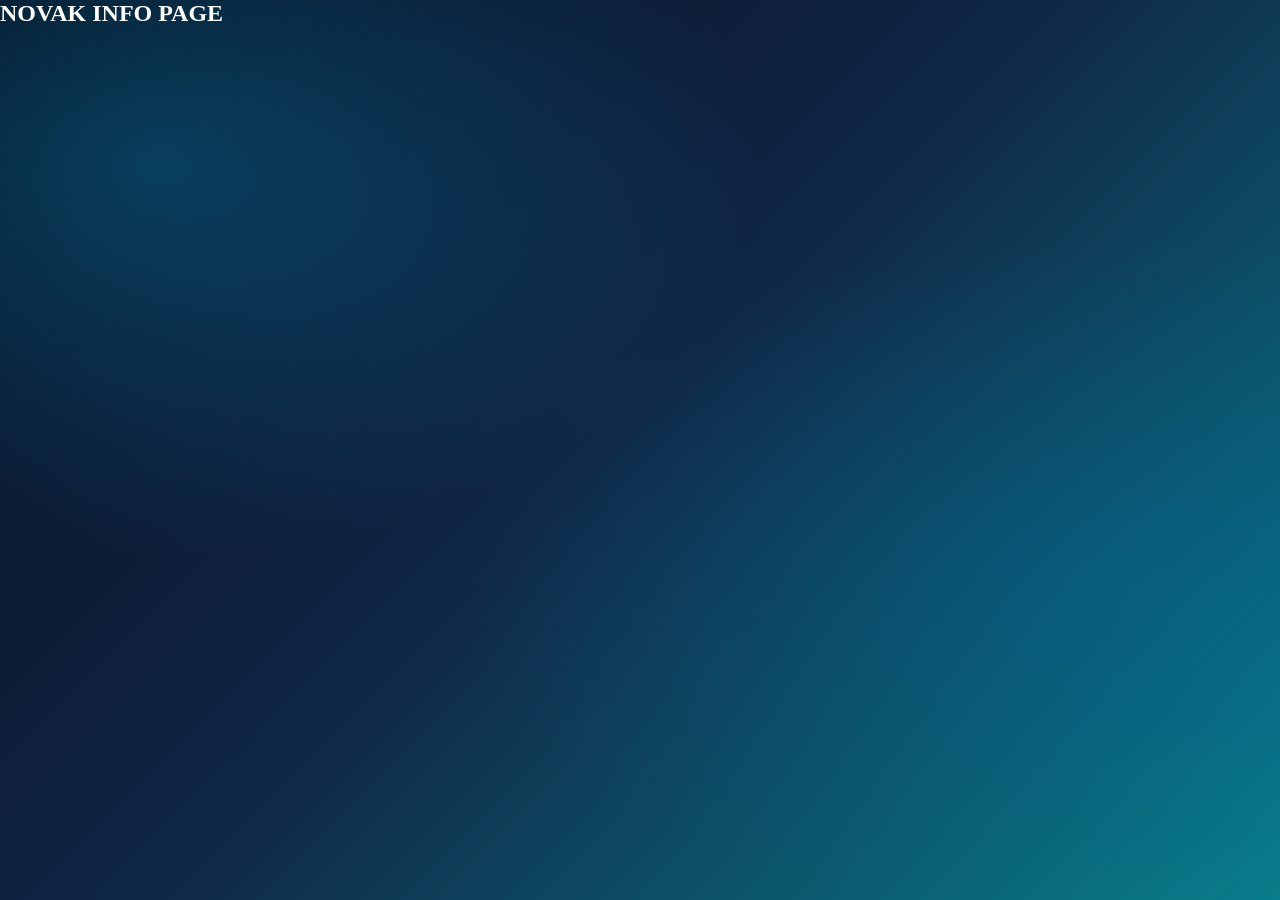
==== novak.html @ 66d7c9d7 "game part is complete nowand ui breaks" ====
<!DOCTYPE html>
<html lang="en">
<head>
    <meta charset="UTF-8">
    <meta name="viewport" content="width=device-width, initial-scale=1.0">
    <title>Document</title>
    <link rel="stylesheet" href="style2.css">
</head>
<body>
    <h2>NOVAK INFO PAGE</h2>
</body>
</html>
---- style2.css ----
*{
    margin:0;
    padding:0;
    box-sizing:border-box;
}
html,
body{
    min-height:100%;
}
body{
    min-height:100vh;
    color:#ffffff;
    background: radial-gradient(ellipse at 12% 18%, rgba(0, 190, 255, 0.25), transparent 38%),
    radial-gradient(ellipse at 88% 65%, rgba(0, 105, 160, 0.30), transparent 42% ),
    linear-gradient(135deg, #080B1A 0%, #102747 48%, #087E8B 100%);
    background-attachment:fixed;

}
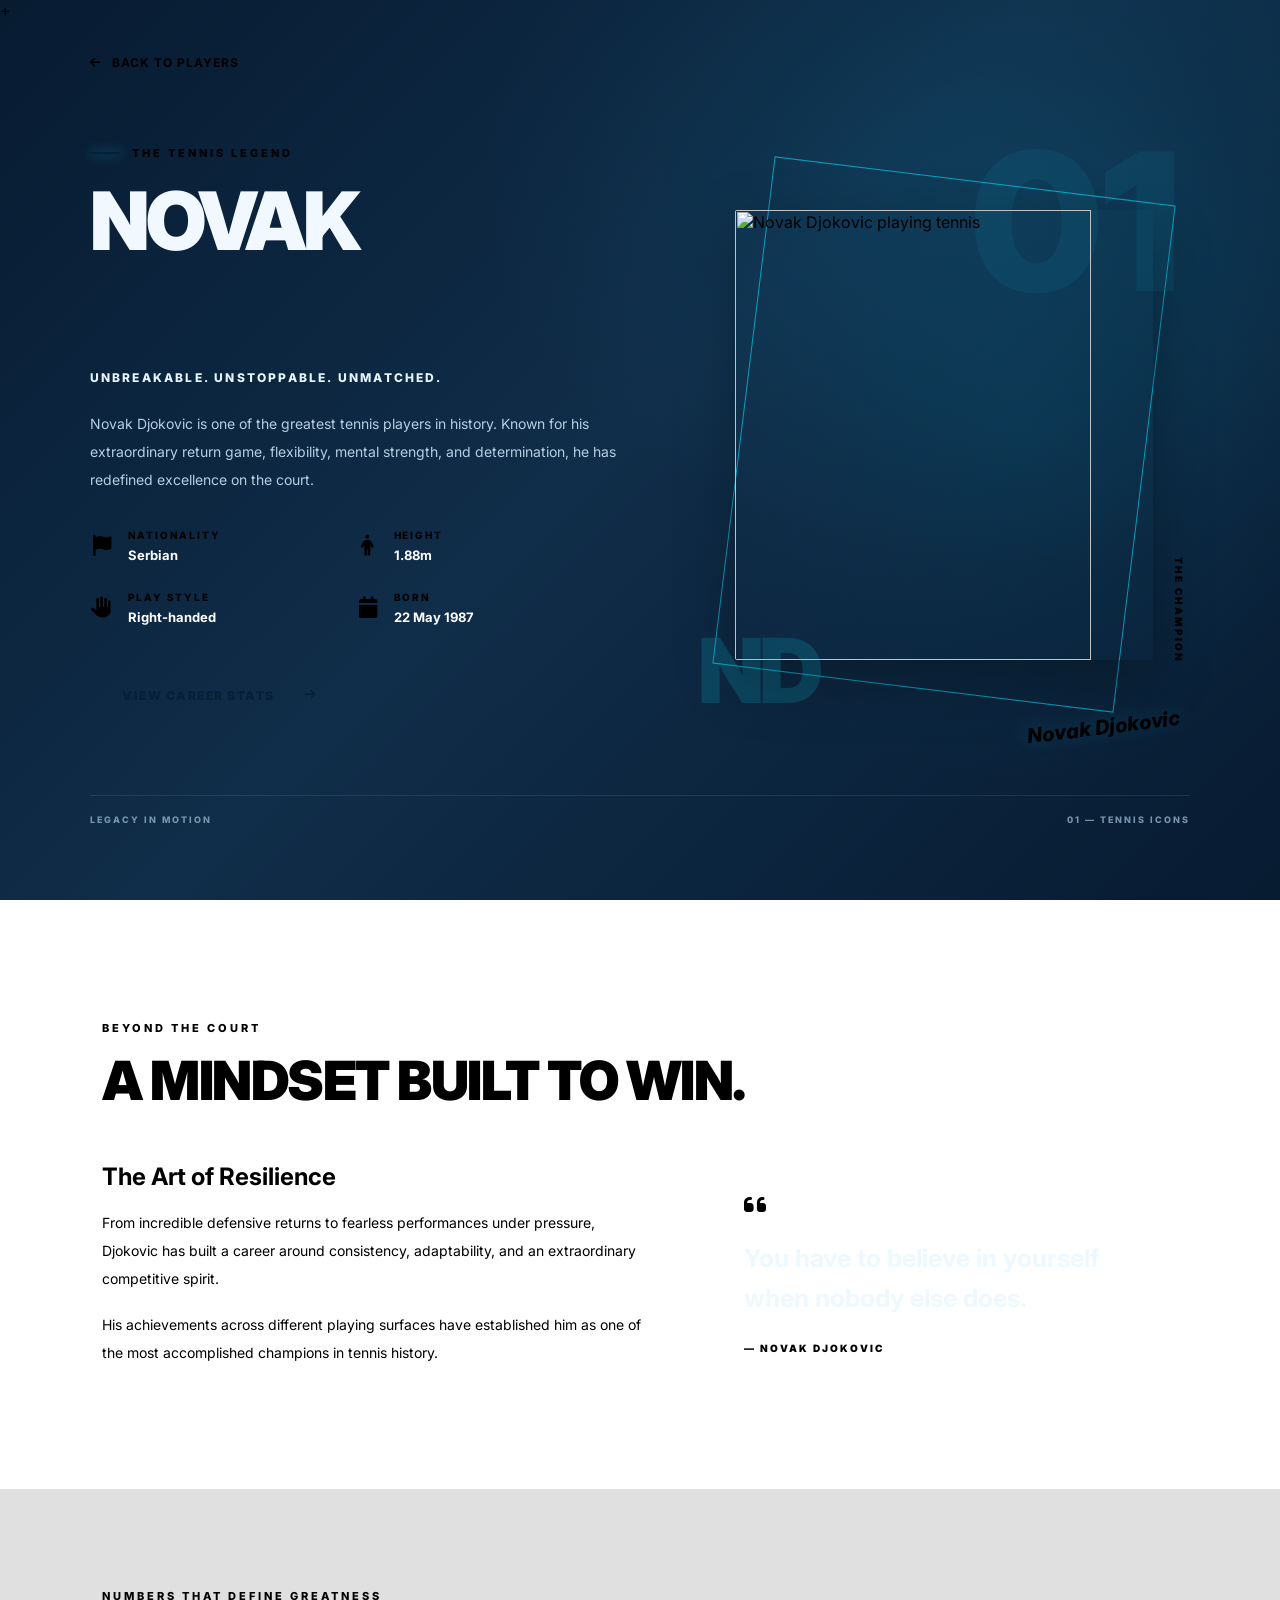
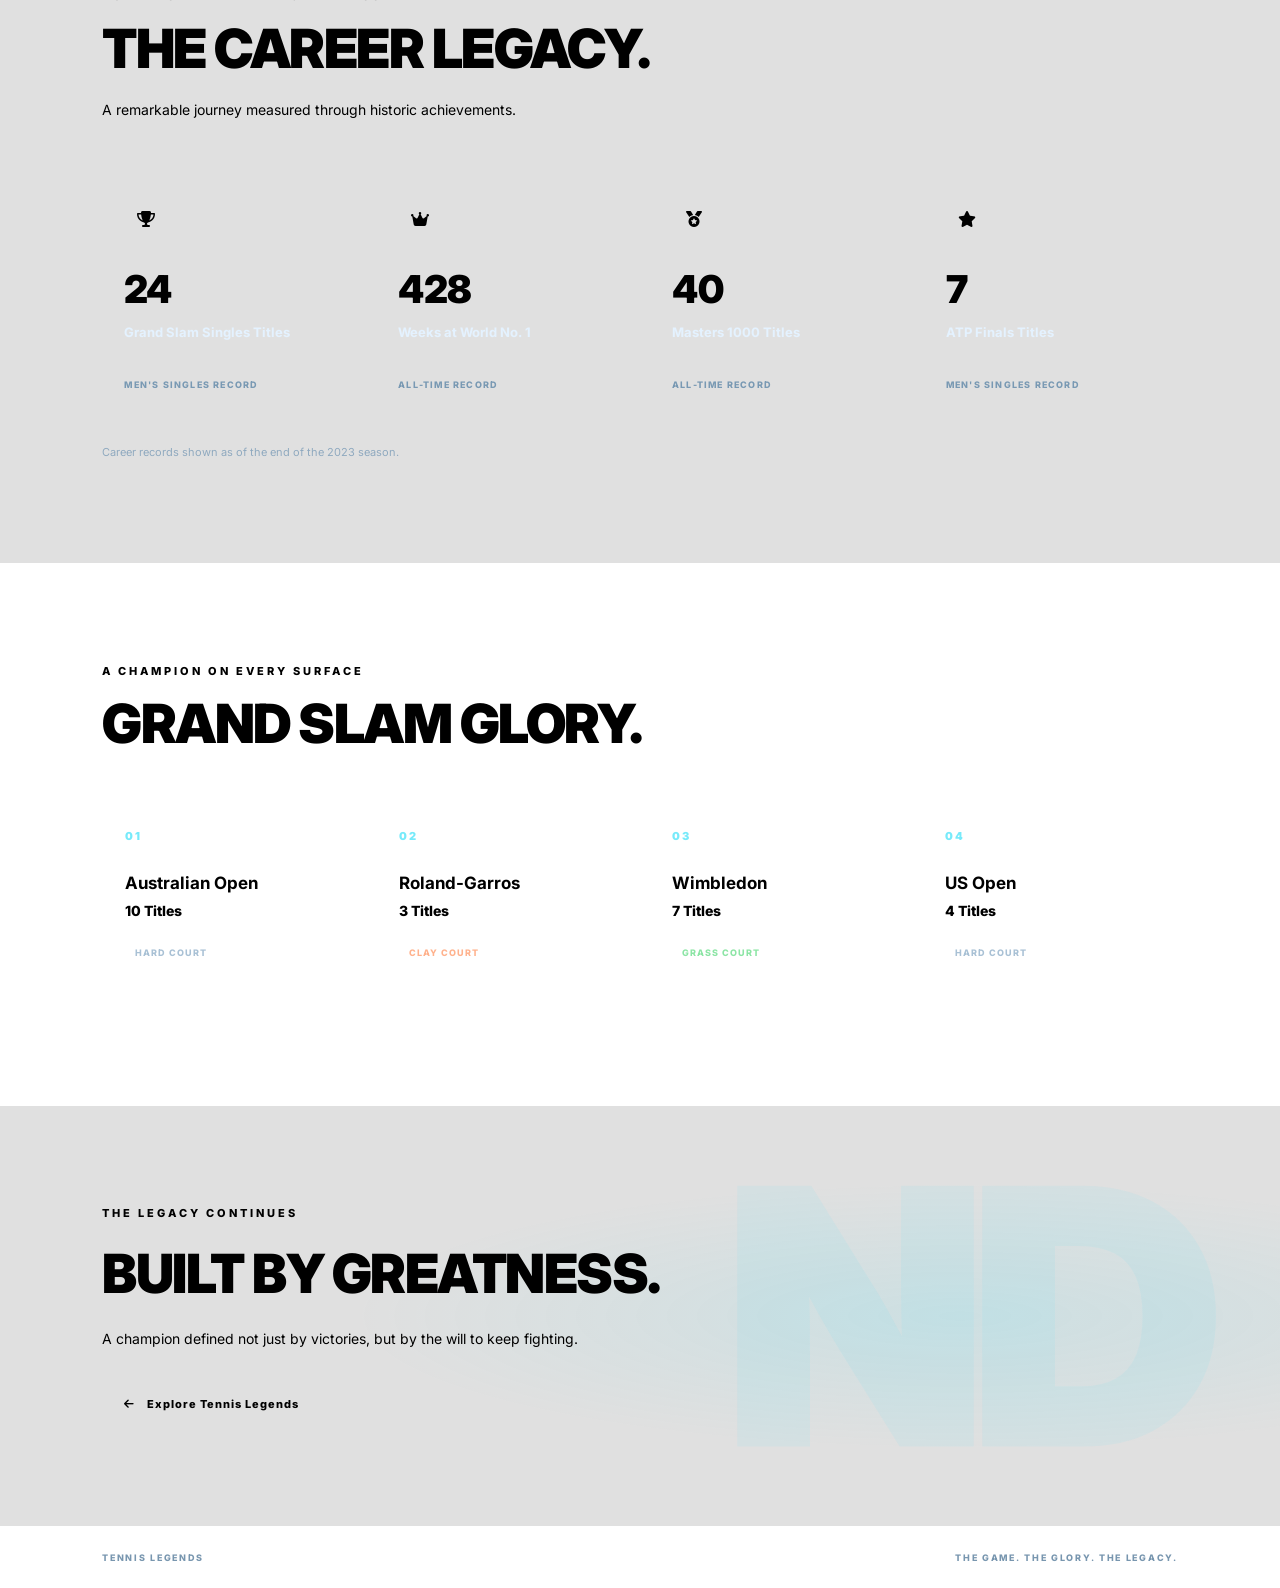
==== commit a46a0034: "game responsive done navbar final done" ====
--- a/novak.html
+++ b/novak.html
@@ -1,12 +1,313 @@
-<!DOCTYPE html>
++<!DOCTYPE html>
 <html lang="en">
 <head>
     <meta charset="UTF-8">
     <meta name="viewport" content="width=device-width, initial-scale=1.0">
-    <title>Document</title>
+
+    <title>Novak Djokovic </title>
+
     <link rel="stylesheet" href="style2.css">
+
+    <link rel="preconnect" href="https://fonts.googleapis.com">
+    <link rel="preconnect" href="https://fonts.gstatic.com" crossorigin>
+
+    <link href="https://fonts.googleapis.com/css2?family=Inter:wght@400;500;600;700;800;900&display=swap"
+          rel="stylesheet">
+
+    <link rel="stylesheet"
+          href="https://cdnjs.cloudflare.com/ajax/libs/font-awesome/6.5.2/css/all.min.css">
 </head>
+
 <body>
-    <h2>NOVAK INFO PAGE</h2>
+
+<div class="player-page">
+
+    <section class="hero">
+
+        <a href="index.html" class="back-link">
+            <i class="fa-solid fa-arrow-left"></i>
+            Back to Players
+        </a>
+
+        <div class="hero-content">
+
+            <div class="player-info">
+
+                <p class="eyebrow">
+                    <span class="eyebrow-line"></span>
+                    THE TENNIS LEGEND
+                </p>
+
+                <h1 class="player-name">
+                    NOVAK
+                    <span>DJOKOVIC</span>
+                </h1>
+
+                <p class="player-motto">
+                    UNBREAKABLE. UNSTOPPABLE. UNMATCHED.
+                </p>
+
+                <p class="player-description">
+                    Novak Djokovic is one of the greatest tennis players
+                    in history. Known for his extraordinary return game,
+                    flexibility, mental strength, and determination,
+                    he has redefined excellence on the court.
+                </p>
+
+                <div class="player-details">
+
+                    <div class="detail-item">
+                        <i class="fa-solid fa-flag"></i>
+                        <div>
+                            <span class="detail-label">NATIONALITY</span>
+                            <strong>Serbian</strong>
+                        </div>
+                    </div>
+
+                    <div class="detail-item">
+                        <i class="fa-solid fa-person"></i>
+                        <div>
+                            <span class="detail-label">HEIGHT</span>
+                            <strong>1.88m</strong>
+                        </div>
+                    </div>
+
+                    <div class="detail-item">
+                        <i class="fa-solid fa-hand"></i>
+                        <div>
+                            <span class="detail-label">PLAY STYLE</span>
+                            <strong>Right-handed</strong>
+                        </div>
+                    </div>
+
+                    <div class="detail-item">
+                        <i class="fa-solid fa-calendar"></i>
+                        <div>
+                            <span class="detail-label">BORN</span>
+                            <strong>22 May 1987</strong>
+                        </div>
+                    </div>
+
+                </div>
+
+                <a href="#career-stats" class="stats-btn">
+                    View Career Stats
+                    <i class="fa-solid fa-arrow-right"></i>
+                </a>
+
+            </div>
+
+            <div class="player-visual">
+
+                <div class="image-outline"></div>
+
+                <span class="background-number">01</span>
+
+                <span class="player-initials">ND</span>
+
+                <img
+                    src="novak.png"
+                    alt="Novak Djokovic playing tennis"
+                    class="player-image"
+                >
+
+                <div class="image-caption">
+                    <span class="caption-line"></span>
+                    <span>THE CHAMPION</span>
+                </div>
+
+                <div class="image-signature">
+                    Novak Djokovic
+                </div>
+
+            </div>
+
+        </div>
+
+        <div class="hero-bottom">
+            <span>LEGACY IN MOTION</span>
+            <span>01 — TENNIS ICONS</span>
+        </div>
+
+    </section>
+
+
+    <section class="about-section">
+
+        <div class="section-heading">
+            <p class="eyebrow">BEYOND THE COURT</p>
+            <h2>A MINDSET BUILT TO <span>WIN.</span></h2>
+        </div>
+
+        <div class="about-grid">
+
+            <div class="about-text">
+                <h3>The Art of Resilience</h3>
+
+                <p>
+                    From incredible defensive returns to fearless
+                    performances under pressure, Djokovic has built
+                    a career around consistency, adaptability, and
+                    an extraordinary competitive spirit.
+                </p>
+
+                <p>
+                    His achievements across different playing surfaces
+                    have established him as one of the most accomplished
+                    champions in tennis history.
+                </p>
+            </div>
+
+            <div class="quote-card">
+                <i class="fa-solid fa-quote-left"></i>
+
+                <blockquote>
+                    You have to believe in yourself when nobody else does.
+                </blockquote>
+
+                <span class="quote-author">— NOVAK DJOKOVIC</span>
+            </div>
+
+        </div>
+
+    </section>
+
+
+    <section id="career-stats" class="career-stats">
+
+        <div class="section-heading">
+            <p class="eyebrow">NUMBERS THAT DEFINE GREATNESS</p>
+
+            <h2>THE CAREER <span>LEGACY.</span></h2>
+
+            <p class="section-description">
+                A remarkable journey measured through historic achievements.
+            </p>
+        </div>
+
+        <div class="stats-grid">
+
+            <div class="stat-card">
+                <div class="stat-icon">
+                    <i class="fa-solid fa-trophy"></i>
+                </div>
+                <h3>24</h3>
+                <p>Grand Slam Singles Titles</p>
+                <span class="stat-note">MEN'S SINGLES RECORD</span>
+            </div>
+
+            <div class="stat-card">
+                <div class="stat-icon">
+                    <i class="fa-solid fa-crown"></i>
+                </div>
+                <h3>428</h3>
+                <p>Weeks at World No. 1</p>
+                <span class="stat-note">ALL-TIME RECORD</span>
+            </div>
+
+            <div class="stat-card">
+                <div class="stat-icon">
+                    <i class="fa-solid fa-medal"></i>
+                </div>
+                <h3>40</h3>
+                <p>Masters 1000 Titles</p>
+                <span class="stat-note">ALL-TIME RECORD</span>
+            </div>
+
+            <div class="stat-card">
+                <div class="stat-icon">
+                    <i class="fa-solid fa-star"></i>
+                </div>
+                <h3>7</h3>
+                <p>ATP Finals Titles</p>
+                <span class="stat-note">MEN'S SINGLES RECORD</span>
+            </div>
+
+        </div>
+
+        <p class="stats-disclaimer">
+            Career records shown as of the end of the 2023 season.
+        </p>
+
+    </section>
+
+
+    <section class="achievements-section">
+
+        <div class="section-heading">
+            <p class="eyebrow">A CHAMPION ON EVERY SURFACE</p>
+            <h2>GRAND SLAM <span>GLORY.</span></h2>
+        </div>
+
+        <div class="slam-grid">
+
+            <div class="slam-card">
+                <span class="slam-number">01</span>
+                <h3>Australian Open</h3>
+                <p>10 Titles</p>
+                <span class="slam-surface hard">HARD COURT</span>
+            </div>
+
+            <div class="slam-card">
+                <span class="slam-number">02</span>
+                <h3>Roland-Garros</h3>
+                <p>3 Titles</p>
+                <span class="slam-surface clay">CLAY COURT</span>
+            </div>
+
+            <div class="slam-card">
+                <span class="slam-number">03</span>
+                <h3>Wimbledon</h3>
+                <p>7 Titles</p>
+                <span class="slam-surface grass">GRASS COURT</span>
+            </div>
+
+            <div class="slam-card">
+                <span class="slam-number">04</span>
+                <h3>US Open</h3>
+                <p>4 Titles</p>
+                <span class="slam-surface hard">HARD COURT</span>
+            </div>
+
+        </div>
+
+    </section>
+
+
+    <section class="closing-section">
+
+        <div class="closing-content">
+
+            <p class="eyebrow">THE LEGACY CONTINUES</p>
+
+            <h2>
+                BUILT BY
+                <span>GREATNESS.</span>
+            </h2>
+
+            <p>
+                A champion defined not just by victories,
+                but by the will to keep fighting.
+            </p>
+
+            <a href="index.html" class="back-home-btn">
+                <i class="fa-solid fa-arrow-left"></i>
+                Explore Tennis Legends
+            </a>
+
+        </div>
+
+        <span class="closing-watermark">ND</span>
+
+    </section>
+
+
+    <footer class="page-footer">
+        <span>TENNIS LEGENDS</span>
+        <span>THE GAME. THE GLORY. THE LEGACY.</span>
+    </footer>
+
+</div>
+
 </body>
 </html>
--- a/style2.css
+++ b/style2.css
@@ -15,4 +15,960 @@
     linear-gradient(135deg, #080B1A 0%, #102747 48%, #087E8B 100%);
     background-attachment:fixed;
 
+}
+```css
+/* ===================================
+   NOVAK DJOKOVIC PLAYER PAGE
+=================================== */
+
+:root {
+    --cyan: #08d8f5;
+    --cyan-bright: #19e5ff;
+    --text: #f2f8ff;
+    --muted: #a8bfd4;
+    --panel: rgba(255, 255, 255, 0.035);
+    --border: rgba(8, 216, 245, 0.20);
+}
+
+* {
+    margin: 0;
+    padding: 0;
+    box-sizing: border-box;
+}
+
+html {
+    min-height: 100%;
+    scroll-behavior: smooth;
+    overflow-x: hidden;
+    overflow-y: auto;
+}
+
+body {
+    min-height: 100vh;
+    height: auto;
+    overflow-x: hidden;
+    overflow-y: auto;
+    color: var(--text);
+    font-family: "Inter", sans-serif;
+
+    background:
+        radial-gradient(
+            ellipse at 80% 20%,
+            rgba(0, 189, 230, 0.10),
+            transparent 38%
+        ),
+        linear-gradient(
+            135deg,
+            #071b31 0%,
+            #102d49 48%,
+            #071b31 100%
+        );
+
+    background-attachment: fixed;
+}
+
+a {
+    color: inherit;
+    text-decoration: none;
+}
+
+.player-page {
+    position: relative;
+    width: 100%;
+    min-height: 100vh;
+    height: auto;
+    overflow: visible;
+}
+
+
+/* HERO SECTION */
+
+.hero {
+    position: relative;
+    min-height: 100vh;
+    height: auto;
+    padding: 35px 7% 28px;
+    overflow: visible;
+    isolation: isolate;
+}
+
+.hero::before {
+    content: "";
+    position: absolute;
+    inset: 0;
+    z-index: -1;
+    pointer-events: none;
+
+    background:
+        radial-gradient(
+            circle at 80% 45%,
+            rgba(0, 205, 255, 0.07),
+            transparent 32%
+        );
+}
+
+.back-link {
+    display: inline-flex;
+    align-items: center;
+    gap: 10px;
+    color: var(--muted);
+    font-size: 12px;
+    font-weight: 700;
+    letter-spacing: 1px;
+    text-transform: uppercase;
+    transition: color 0.3s ease, gap 0.3s ease;
+}
+
+.back-link:hover {
+    color: var(--cyan);
+    gap: 15px;
+}
+
+.hero-content {
+    display: grid;
+    grid-template-columns: 1.08fr 0.92fr;
+    align-items: center;
+    gap: 30px;
+    max-width: 1400px;
+    min-height: 690px;
+    margin: 20px auto 0;
+}
+
+.player-info {
+    position: relative;
+    z-index: 2;
+    padding: 30px 0;
+    animation: contentReveal 0.8s ease both;
+}
+
+.eyebrow {
+    display: flex;
+    align-items: center;
+    gap: 12px;
+    margin-bottom: 24px;
+    color: var(--cyan);
+    font-size: 11px;
+    font-weight: 800;
+    letter-spacing: 3px;
+    text-transform: uppercase;
+}
+
+.eyebrow-line {
+    width: 30px;
+    height: 2px;
+    background: var(--cyan);
+    box-shadow: 0 0 12px rgba(8, 216, 245, 0.6);
+}
+
+.player-name {
+    display: flex;
+    flex-direction: column;
+    font-size: clamp(48px, 6.3vw, 91px);
+    font-weight: 900;
+    line-height: 0.92;
+    letter-spacing: -4px;
+    animation: titleReveal 0.9s ease both;
+    color:#f2f8ff !important;
+    overflow:visible;
+}
+
+.player-name span {
+    margin-top: 10px;
+    color: transparent;
+    -webkit-text-stroke: 1.5px var(--cyan);
+}
+
+.player-motto {
+    margin-top: 27px;
+    color: #e6f5ff;
+    font-size: 12px;
+    font-weight: 800;
+    letter-spacing: 2.2px;
+}
+
+.player-description {
+    max-width: 560px;
+    margin-top: 25px;
+    color: #b7cee2;
+    font-size: 14px;
+    line-height: 2;
+}
+
+
+/* PLAYER DETAILS */
+
+.player-details {
+    display: grid;
+    grid-template-columns: repeat(2, minmax(0, 1fr));
+    gap: 28px 22px;
+    max-width: 510px;
+    margin-top: 35px;
+}
+
+.detail-item {
+    display: flex;
+    align-items: center;
+    gap: 14px;
+}
+
+.detail-item > i {
+    width: 24px;
+    color: var(--cyan);
+    font-size: 21px;
+    text-align: center;
+    transition: transform 0.3s ease;
+}
+
+.detail-item:hover > i {
+    transform: translateY(-3px);
+}
+
+.detail-item > div {
+    display: flex;
+    flex-direction: column;
+    gap: 6px;
+}
+
+.detail-label {
+    color: var(--muted);
+    font-size: 10px;
+    font-weight: 800;
+    letter-spacing: 1.8px;
+}
+
+.detail-item strong {
+    color: white;
+    font-size: 13px;
+    font-weight: 700;
+}
+
+
+/* CAREER BUTTON */
+
+.stats-btn {
+    display: inline-flex;
+    align-items: center;
+    justify-content: center;
+    gap: 30px;
+    min-width: 260px;
+    margin-top: 42px;
+    padding: 21px 30px;
+    border: 1px solid var(--cyan);
+    border-radius: 50px;
+    background: var(--cyan);
+    color: #062037;
+    font-size: 12px;
+    font-weight: 900;
+    letter-spacing: 1.5px;
+    text-transform: uppercase;
+    transition:
+        transform 0.3s ease,
+        box-shadow 0.3s ease,
+        background 0.3s ease;
+}
+
+.stats-btn i {
+    transition: transform 0.3s ease;
+}
+
+.stats-btn:hover {
+    transform: translateY(-4px);
+    background: var(--cyan-bright);
+    box-shadow: 0 12px 35px rgba(8, 216, 245, 0.23);
+}
+
+.stats-btn:hover i {
+    transform: translateX(5px);
+}
+
+
+/* PLAYER IMAGE */
+
+.player-visual {
+    position: relative;
+    display: flex;
+    align-items: center;
+    justify-content: center;
+    align-self: stretch;
+    min-width: 0;
+    min-height: 520px;
+    animation: playerReveal 1s ease both;
+}
+
+.image-outline {
+    position: absolute;
+    width: min(82%, 430px);
+    aspect-ratio: 0.79;
+    border: 1px solid rgba(8, 216, 245, 0.65);
+    transform: rotate(7deg);
+    animation: outlineFloat 7s ease-in-out infinite;
+}
+
+.player-image {
+    position: relative;
+    z-index: 1;
+    display: block;
+    width: min(85%, 430px);
+    height: 450px;
+    object-fit: cover;
+    object-position: center top;
+    border-radius: 2px;
+    filter: saturate(0.95) contrast(1.03);
+    box-shadow: 0 20px 60px rgba(0, 0, 0, 0.30);
+    transition:
+        transform 0.5s ease,
+        filter 0.5s ease,
+        box-shadow 0.5s ease;
+}
+
+.player-visual:hover .player-image {
+    transform: translateY(-7px) scale(1.015);
+    filter: saturate(1.08) contrast(1.05);
+    box-shadow: 0 25px 65px rgba(0, 210, 255, 0.13);
+}
+
+.background-number {
+    position: absolute;
+    top: 5%;
+    right: 2%;
+    color: rgba(8, 216, 245, 0.07);
+    font-size: clamp(100px, 15vw, 205px);
+    font-weight: 900;
+    line-height: 1;
+}
+
+.player-initials {
+    position: absolute;
+    bottom: 8%;
+    left: 0;
+    z-index: 2;
+    color: rgba(8, 216, 245, 0.16);
+    font-size: clamp(55px, 7vw, 95px);
+    font-weight: 900;
+    letter-spacing: -5px;
+}
+
+.image-caption {
+    position: absolute;
+    right: 1%;
+    bottom: 17%;
+    z-index: 2;
+    display: flex;
+    align-items: center;
+    gap: 10px;
+    color: var(--cyan);
+    font-size: 10px;
+    font-weight: 900;
+    letter-spacing: 2px;
+    writing-mode: vertical-rl;
+}
+
+.caption-line {
+    width: 1px;
+    height: 45px;
+    background: var(--cyan);
+}
+
+.image-signature {
+    position: absolute;
+    right: 2%;
+    bottom: 6%;
+    z-index: 2;
+    color: var(--cyan);
+    font-size: 20px;
+    font-style: italic;
+    font-weight: 800;
+    transform: rotate(-7deg);
+    text-shadow: 0 0 18px rgba(8, 216, 245, 0.2);
+}
+
+.hero-bottom {
+    display: flex;
+    justify-content: space-between;
+    gap: 15px;
+    max-width: 1400px;
+    margin: 15px auto 0;
+    padding-top: 18px;
+    border-top: 1px solid rgba(255, 255, 255, 0.09);
+    color: #7795ae;
+    font-size: 9px;
+    font-weight: 800;
+    letter-spacing: 2px;
+}
+
+
+/* SHARED SECTION STYLES */
+
+.about-section,
+.career-stats,
+.achievements-section,
+.closing-section {
+    position: relative;
+    padding: 100px 8%;
+    scroll-margin-top: 30px;
+}
+
+.about-section,
+.achievements-section {
+    border-top: 1px solid rgba(255, 255, 255, 0.06);
+}
+
+.section-heading {
+    max-width: 750px;
+    margin-bottom: 48px;
+}
+
+.section-heading .eyebrow {
+    margin-bottom: 16px;
+}
+
+.section-heading h2,
+.closing-content h2 {
+    font-size: clamp(30px, 4.5vw, 54px);
+    font-weight: 900;
+    line-height: 1.1;
+    letter-spacing: -1.5px;
+}
+
+.section-heading h2 span,
+.closing-content h2 span {
+    color: var(--cyan);
+}
+
+.section-description {
+    margin-top: 18px;
+    color: var(--muted);
+    font-size: 14px;
+    line-height: 1.8;
+}
+
+
+/* ABOUT SECTION */
+
+.about-grid {
+    display: grid;
+    grid-template-columns: 1fr 0.85fr;
+    gap: 55px;
+    align-items: center;
+}
+
+.about-text h3 {
+    margin-bottom: 18px;
+    font-size: 24px;
+}
+
+.about-text p {
+    margin-bottom: 18px;
+    color: var(--muted);
+    font-size: 14px;
+    line-height: 2;
+}
+
+.quote-card {
+    position: relative;
+    padding: 35px;
+    border: 1px solid var(--border);
+    border-radius: 16px;
+    background: var(--panel);
+    transition:
+        transform 0.3s ease,
+        border-color 0.3s ease;
+}
+
+.quote-card:hover {
+    transform: translateY(-5px);
+    border-color: rgba(8, 216, 245, 0.55);
+}
+
+.quote-card > i {
+    margin-bottom: 20px;
+    color: var(--cyan);
+    font-size: 25px;
+}
+
+.quote-card blockquote {
+    color: #edf8ff;
+    font-size: clamp(18px, 2vw, 25px);
+    font-weight: 700;
+    line-height: 1.6;
+}
+
+.quote-author {
+    display: block;
+    margin-top: 24px;
+    color: var(--cyan);
+    font-size: 10px;
+    font-weight: 900;
+    letter-spacing: 2px;
+}
+
+
+/* CAREER STATS */
+
+.career-stats {
+    background: rgba(0, 0, 0, 0.12);
+}
+
+.stats-grid {
+    display: grid;
+    grid-template-columns: repeat(4, minmax(0, 1fr));
+    gap: 20px;
+}
+
+.stat-card {
+    position: relative;
+    min-width: 0;
+    padding: 28px 22px;
+    overflow: hidden;
+    border: 1px solid var(--border);
+    border-radius: 16px;
+    background: var(--panel);
+    transition:
+        transform 0.3s ease,
+        border-color 0.3s ease,
+        background 0.3s ease;
+}
+
+.stat-card::before {
+    content: "";
+    position: absolute;
+    top: 0;
+    left: 0;
+    width: 45px;
+    height: 2px;
+    background: var(--cyan);
+    transition: width 0.3s ease;
+}
+
+.stat-card:hover {
+    transform: translateY(-7px);
+    border-color: rgba(8, 216, 245, 0.6);
+    background: rgba(8, 216, 245, 0.045);
+}
+
+.stat-card:hover::before {
+    width: 100%;
+}
+
+.stat-icon {
+    display: flex;
+    align-items: center;
+    justify-content: center;
+    width: 43px;
+    height: 43px;
+    margin-bottom: 25px;
+    border: 1px solid var(--border);
+    border-radius: 12px;
+    color: var(--cyan);
+    transition: transform 0.3s ease;
+}
+
+.stat-card:hover .stat-icon {
+    transform: rotate(-7deg) scale(1.08);
+}
+
+.stat-card h3 {
+    margin-bottom: 10px;
+    color: var(--cyan);
+    font-size: clamp(32px, 3vw, 44px);
+    font-weight: 900;
+    letter-spacing: -1px;
+}
+
+.stat-card p {
+    min-height: 40px;
+    color: #e4f2ff;
+    font-size: 13px;
+    font-weight: 700;
+    line-height: 1.6;
+}
+
+.stat-note {
+    display: inline-block;
+    margin-top: 17px;
+    color: #7999b3;
+    font-size: 9px;
+    font-weight: 800;
+    letter-spacing: 1.2px;
+}
+
+.stats-disclaimer {
+    margin-top: 25px;
+    color: #8fa9bf;
+    font-size: 11px;
+    line-height: 1.8;
+}
+
+
+/* GRAND SLAM ACHIEVEMENTS */
+
+.slam-grid {
+    display: grid;
+    grid-template-columns: repeat(4, minmax(0, 1fr));
+    gap: 18px;
+}
+
+.slam-card {
+    position: relative;
+    min-height: 205px;
+    padding: 27px 22px;
+    overflow: hidden;
+    border: 1px solid rgba(255, 255, 255, 0.10);
+    border-radius: 14px;
+    background: rgba(255, 255, 255, 0.025);
+    transition:
+        transform 0.3s ease,
+        border-color 0.3s ease;
+}
+
+.slam-card:hover {
+    transform: translateY(-6px);
+    border-color: var(--cyan);
+}
+
+.slam-number {
+    display: block;
+    margin-bottom: 30px;
+    color: rgba(8, 216, 245, 0.55);
+    font-size: 11px;
+    font-weight: 900;
+    letter-spacing: 2px;
+}
+
+.slam-card h3 {
+    margin-bottom: 9px;
+    font-size: 17px;
+}
+
+.slam-card p {
+    margin-bottom: 20px;
+    color: var(--cyan);
+    font-size: 14px;
+    font-weight: 800;
+}
+
+.slam-surface {
+    display: inline-block;
+    padding: 7px 9px;
+    border: 1px solid rgba(255, 255, 255, 0.12);
+    border-radius: 4px;
+    color: #a9c1d5;
+    font-size: 9px;
+    font-weight: 800;
+    letter-spacing: 1px;
+}
+
+.slam-surface.clay {
+    color: #ffb28d;
+}
+
+.slam-surface.grass {
+    color: #8ce5a5;
+}
+
+
+/* CLOSING SECTION */
+
+.closing-section {
+    display: flex;
+    align-items: center;
+    min-height: 380px;
+    overflow: hidden;
+
+    background:
+        radial-gradient(
+            ellipse at 75% 50%,
+            rgba(8, 216, 245, 0.09),
+            transparent 45%
+        ),
+        rgba(0, 0, 0, 0.12);
+}
+
+.closing-content {
+    position: relative;
+    z-index: 1;
+    max-width: 650px;
+}
+
+.closing-content h2 {
+    margin-bottom: 22px;
+}
+
+.closing-content > p:not(.eyebrow) {
+    max-width: 480px;
+    color: var(--muted);
+    font-size: 14px;
+    line-height: 1.9;
+}
+
+.back-home-btn {
+    display: inline-flex;
+    align-items: center;
+    gap: 12px;
+    margin-top: 30px;
+    padding: 15px 22px;
+    border: 1px solid var(--border);
+    border-radius: 40px;
+    color: var(--cyan);
+    font-size: 11px;
+    font-weight: 800;
+    letter-spacing: 1px;
+    transition:
+        background 0.3s ease,
+        color 0.3s ease,
+        transform 0.3s ease;
+}
+
+.back-home-btn:hover {
+    transform: translateY(-3px);
+    background: var(--cyan);
+    color: #062037;
+}
+
+.closing-watermark {
+    position: absolute;
+    top: 50%;
+    right: 6%;
+    color: rgba(8, 216, 245, 0.055);
+    font-size: clamp(150px, 28vw, 360px);
+    font-weight: 900;
+    letter-spacing: -20px;
+    transform: translateY(-50%);
+    pointer-events: none;
+}
+
+
+/* FOOTER */
+
+.page-footer {
+    display: flex;
+    justify-content: space-between;
+    gap: 20px;
+    padding: 25px 8%;
+    border-top: 1px solid rgba(255, 255, 255, 0.07);
+    color: #7896af;
+    font-size: 9px;
+    font-weight: 800;
+    letter-spacing: 1.7px;
+}
+
+
+/* ANIMATIONS */
+
+@keyframes contentReveal {
+    from {
+        opacity: 0;
+        transform: translateY(22px);
+    }
+
+    to {
+        opacity: 1;
+        transform: translateY(0);
+    }
+}
+
+@keyframes titleReveal {
+    from {
+        opacity: 0;
+        transform: translateY(20px);
+    }
+
+    to {
+        opacity: 1;
+        transform: translateY(0);
+    }
+}
+
+@keyframes playerReveal {
+    from {
+        opacity: 0;
+        transform: translateX(25px);
+    }
+
+    to {
+        opacity: 1;
+        transform: translateX(0);
+    }
+}
+
+@keyframes outlineFloat {
+    0%, 100% {
+        transform: rotate(7deg) translateY(0);
+    }
+
+    50% {
+        transform: rotate(4deg) translateY(-9px);
+    }
+}
+
+
+/* TABLET */
+
+@media (max-width: 1050px) {
+    .hero {
+        padding-right: 5%;
+        padding-left: 5%;
+    }
+
+    .hero-content {
+        grid-template-columns: 1fr 0.85fr;
+        gap: 15px;
+    }
+
+    .player-name {
+        font-size: clamp(48px, 6.4vw, 72px);
+        letter-spacing: -2px;
+    }
+
+    .player-image {
+        height: 390px;
+    }
+
+    .stats-grid,
+    .slam-grid {
+        grid-template-columns: repeat(2, minmax(0, 1fr));
+    }
+}
+
+
+/* MOBILE */
+
+@media (max-width: 760px) {
+    .hero {
+        padding: 25px 6% 22px;
+    }
+
+    .hero-content {
+        grid-template-columns: 1fr;
+        min-height: auto;
+        margin-top: 30px;
+    }
+
+    .player-info {
+        padding-bottom: 10px;
+    }
+
+    .player-name {
+        font-size: clamp(48px, 12vw, 78px);
+    }
+
+    .player-description {
+        font-size: 13px;
+    }
+
+    .player-visual {
+        min-height: 430px;
+        margin-top: 5px;
+    }
+
+    .player-image {
+        width: min(78%, 370px);
+        height: 370px;
+    }
+
+    .image-outline {
+        width: min(75%, 350px);
+    }
+
+    .image-signature {
+        right: 4%;
+        font-size: 16px;
+    }
+
+    .hero-bottom {
+        margin-top: 25px;
+        font-size: 8px;
+    }
+
+    .about-section,
+    .career-stats,
+    .achievements-section,
+    .closing-section {
+        padding: 70px 6%;
+    }
+
+    .about-grid {
+        grid-template-columns: 1fr;
+        gap: 25px;
+    }
+
+    .section-heading {
+        margin-bottom: 32px;
+    }
+
+    .stats-grid,
+    .slam-grid {
+        gap: 14px;
+    }
+
+    .stat-card {
+        padding: 22px 18px;
+    }
+
+    .slam-card {
+        padding: 23px 17px;
+    }
+
+    .page-footer {
+        padding: 22px 6%;
+        font-size: 8px;
+    }
+}
+
+
+/* SMALL MOBILE */
+
+@media (max-width: 420px) {
+    .player-details {
+        gap: 23px 10px;
+    }
+
+    .detail-item {
+        gap: 9px;
+    }
+
+    .detail-label {
+        font-size: 9px;
+        letter-spacing: 1px;
+    }
+
+    .detail-item strong {
+        font-size: 12px;
+    }
+
+    .stats-btn {
+        width: 100%;
+        min-width: 0;
+    }
+
+    .stats-grid,
+    .slam-grid {
+        grid-template-columns: 1fr;
+    }
+
+    .stat-card {
+        min-height: 190px;
+    }
+
+    .hero-bottom {
+        flex-wrap: wrap;
+    }
+
+    .page-footer {
+        flex-direction: column;
+    }
+}
+
+
+/* ACCESSIBILITY */
+
+@media (prefers-reduced-motion: reduce) {
+    *,
+    *::before,
+    *::after {
+        scroll-behavior: auto !important;
+        animation-duration: 0.01ms !important;
+        animation-iteration-count: 1 !important;
+        transition-duration: 0.01ms !important;
+    }
 }
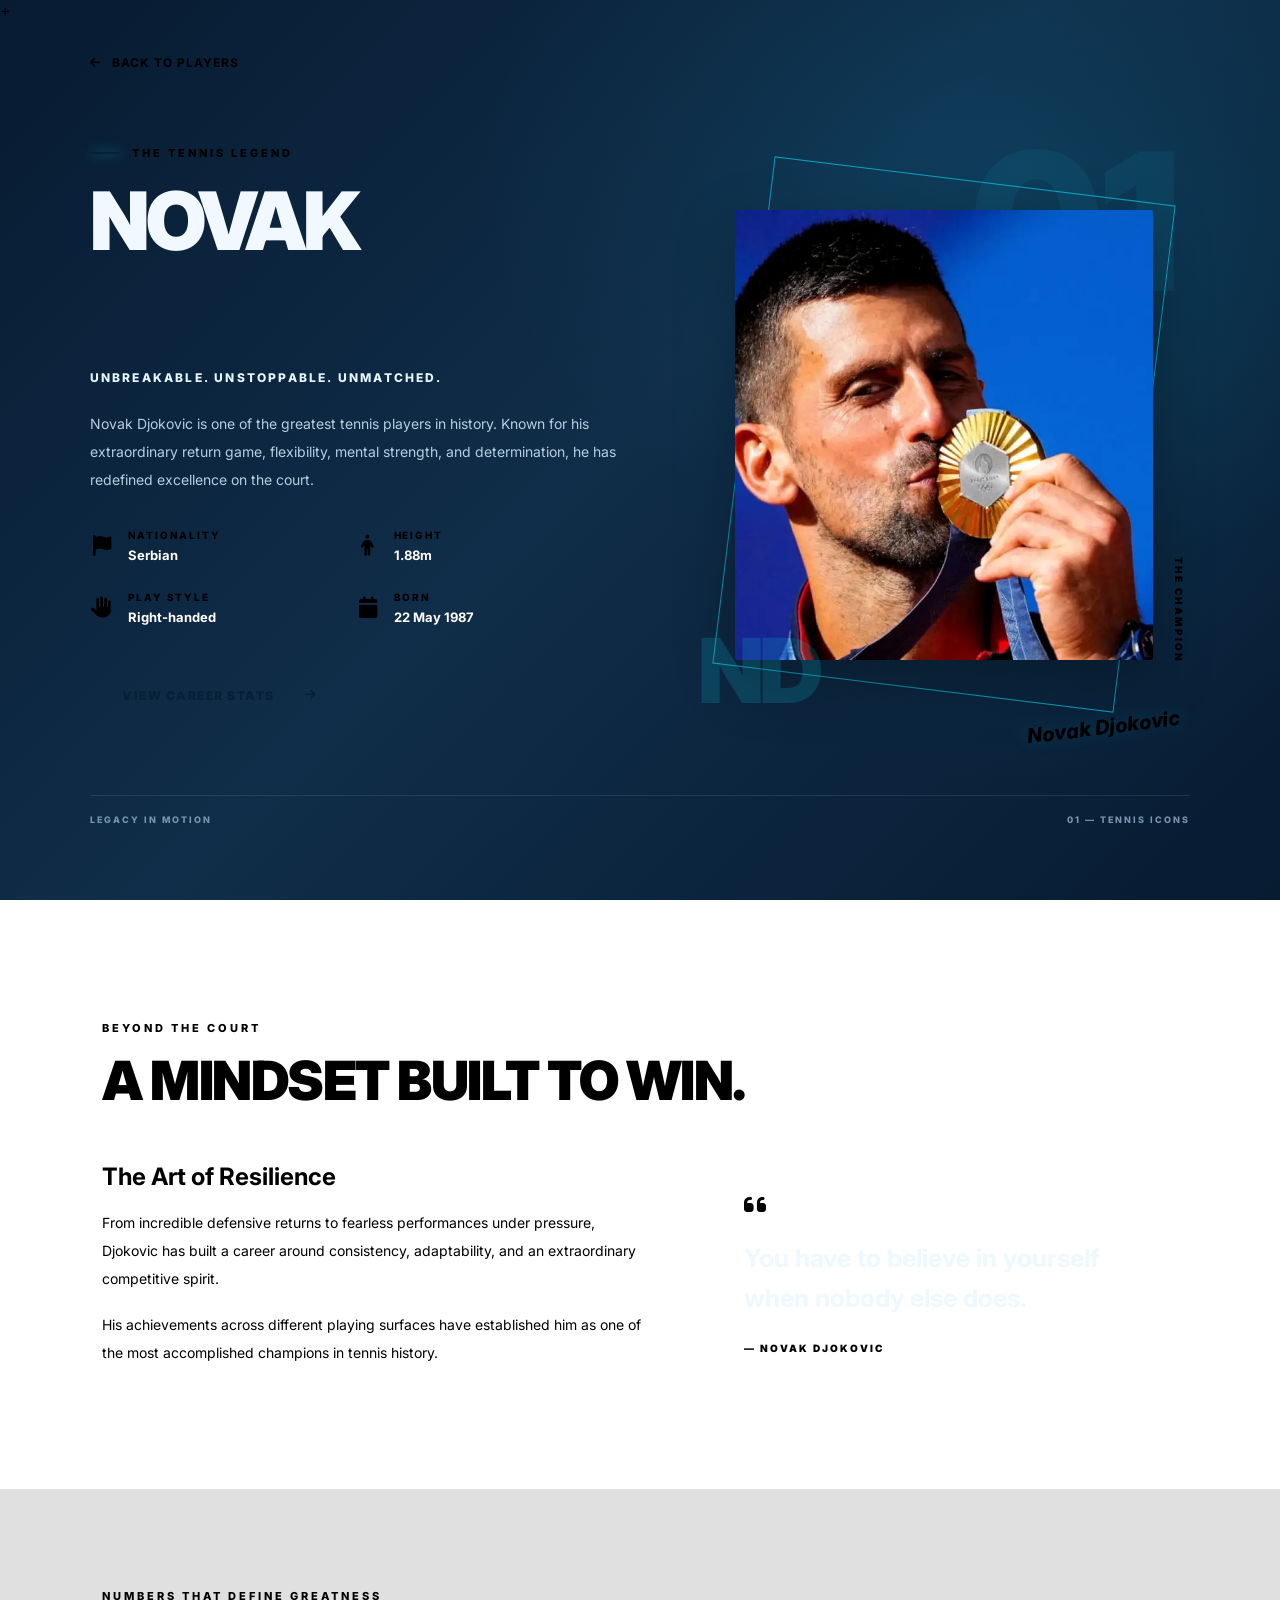
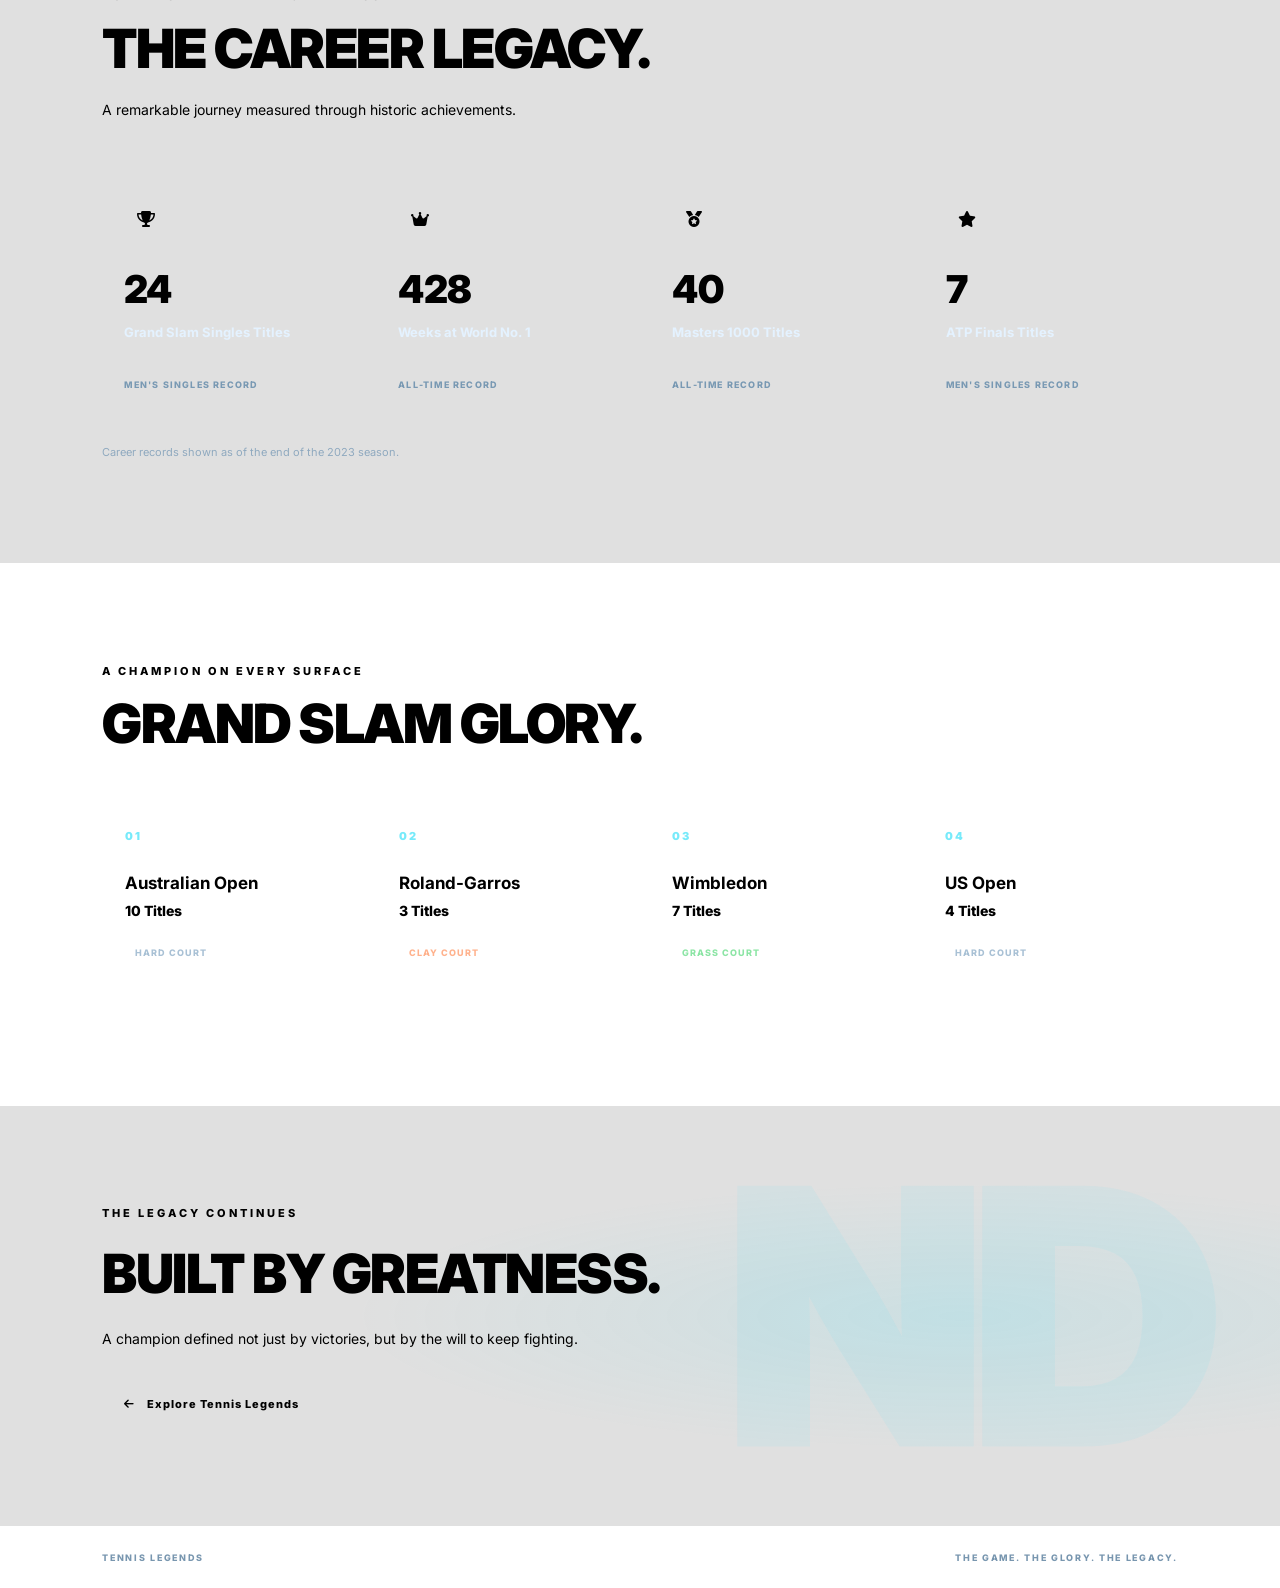
==== commit 9618fe99: "100% responsiveness light and dark theme game and card all done link are still pendings" ====
--- a/novak.html
+++ b/novak.html
@@ -106,7 +106,7 @@
                 <span class="player-initials">ND</span>
 
                 <img
-                    src="novak.png"
+                    src="novak.webp"
                     alt="Novak Djokovic playing tennis"
                     class="player-image"
                 >
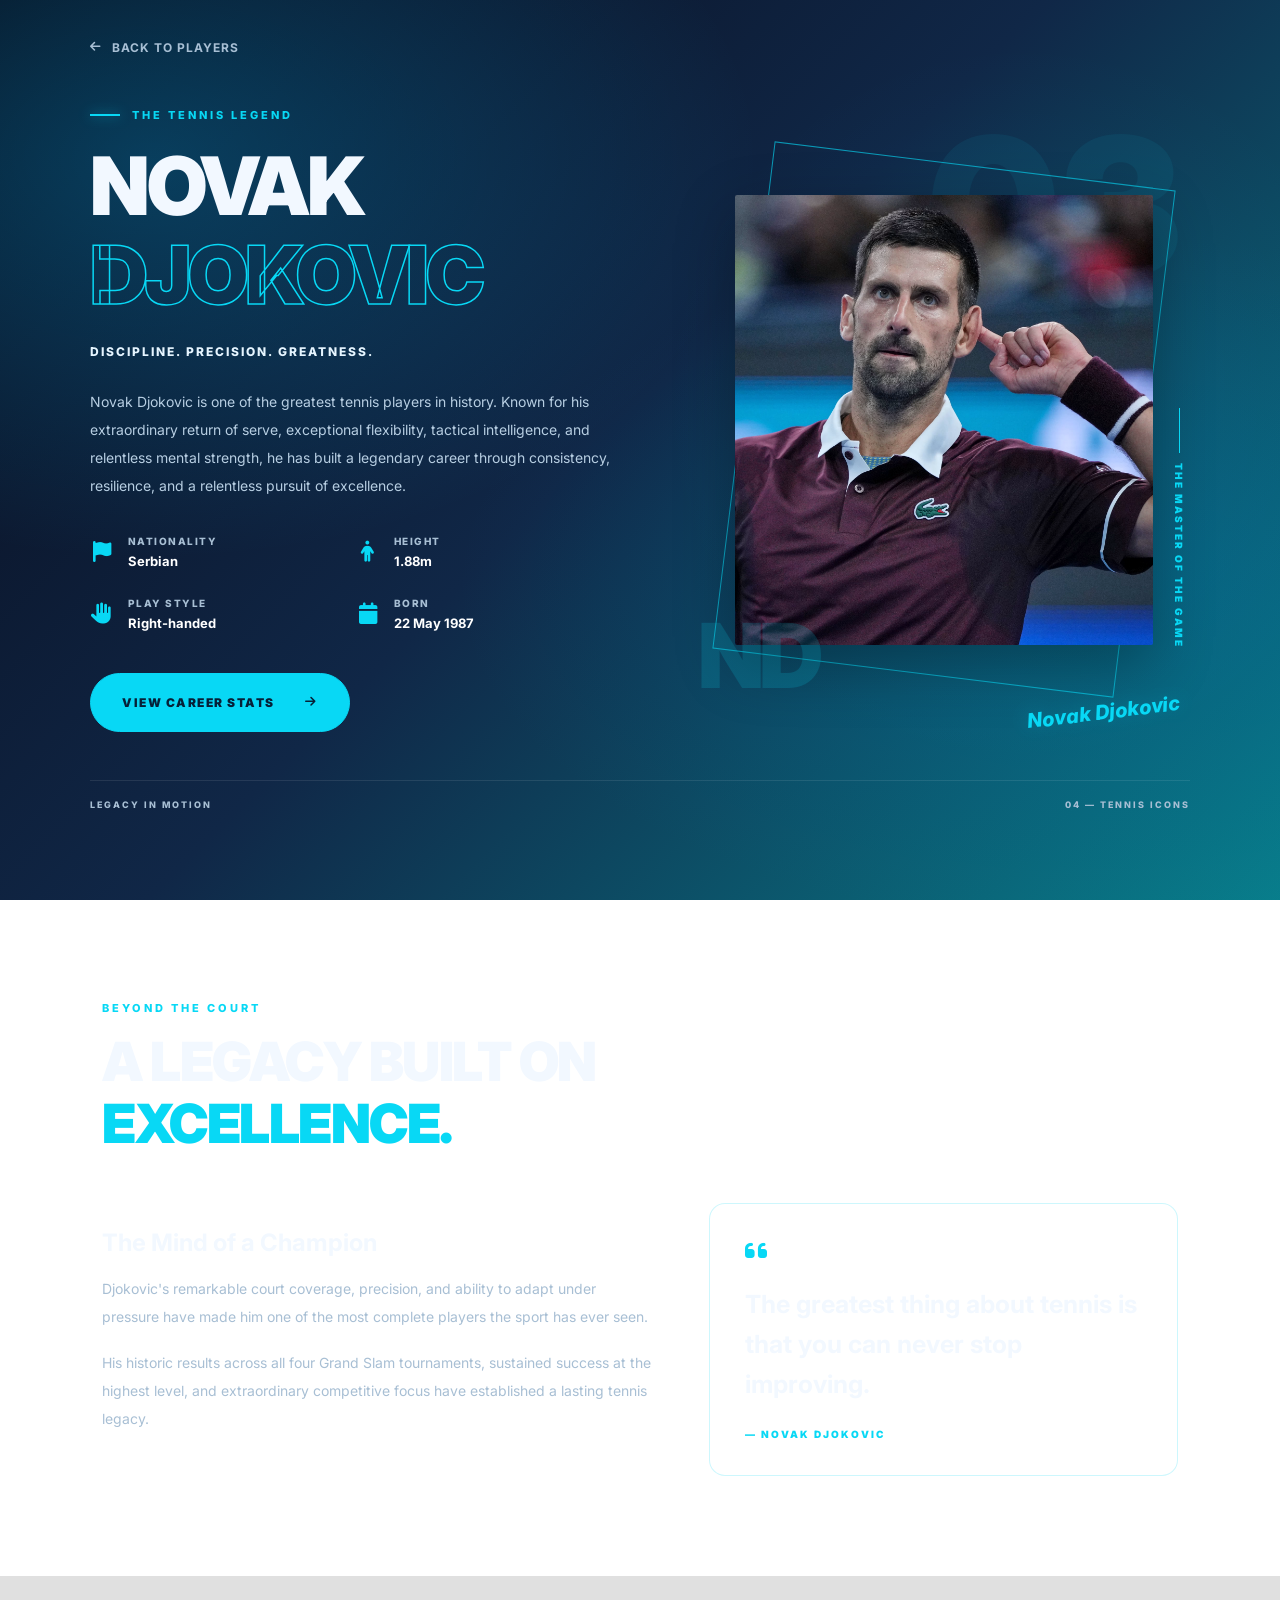
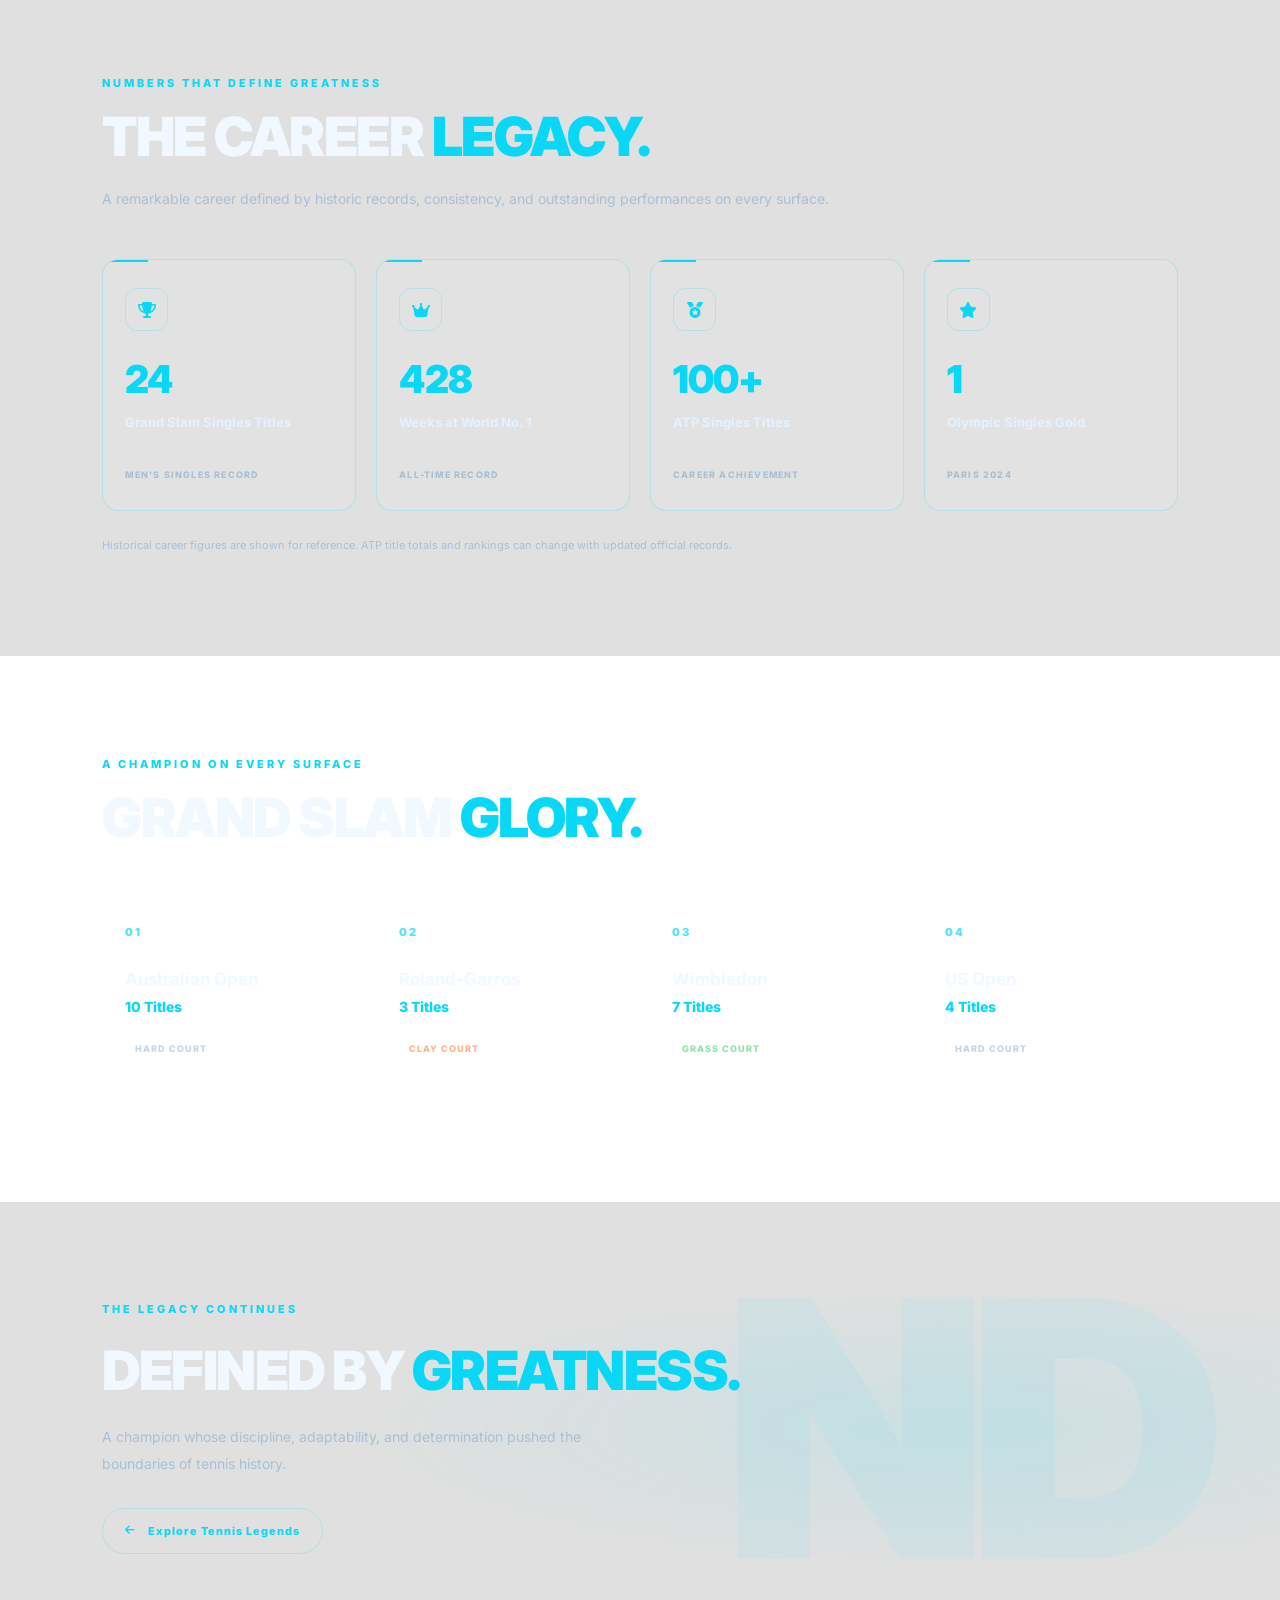
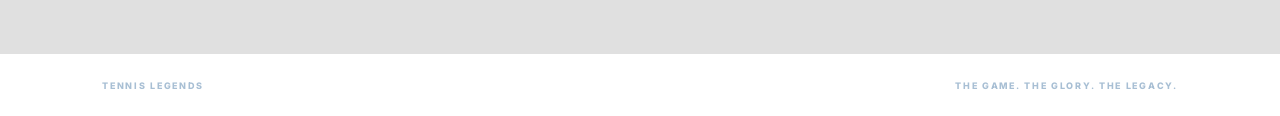
==== commit 6e208ef0: "100% project is done and its ready to production" ====
--- a/novak.html
+++ b/novak.html
@@ -1,38 +1,25 @@
-+<!DOCTYPE html>
+<!DOCTYPE html>
 <html lang="en">
 <head>
     <meta charset="UTF-8">
     <meta name="viewport" content="width=device-width, initial-scale=1.0">
-
-    <title>Novak Djokovic </title>
-
+    <title>Novak Djokovic | Tennis Legends</title>
     <link rel="stylesheet" href="style2.css">
-
     <link rel="preconnect" href="https://fonts.googleapis.com">
     <link rel="preconnect" href="https://fonts.gstatic.com" crossorigin>
-
-    <link href="https://fonts.googleapis.com/css2?family=Inter:wght@400;500;600;700;800;900&display=swap"
-          rel="stylesheet">
-
-    <link rel="stylesheet"
-          href="https://cdnjs.cloudflare.com/ajax/libs/font-awesome/6.5.2/css/all.min.css">
+    <link href="https://fonts.googleapis.com/css2?family=Inter:wght@400;500;600;700;800;900&display=swap" rel="stylesheet">
+    <link rel="stylesheet" href="https://cdnjs.cloudflare.com/ajax/libs/font-awesome/6.5.2/css/all.min.css">
 </head>
-
 <body>
-
 <div class="player-page">
-
     <section class="hero">
-
         <a href="index.html" class="back-link">
             <i class="fa-solid fa-arrow-left"></i>
             Back to Players
         </a>
 
         <div class="hero-content">
-
             <div class="player-info">
-
                 <p class="eyebrow">
                     <span class="eyebrow-line"></span>
                     THE TENNIS LEGEND
@@ -43,19 +30,17 @@
                     <span>DJOKOVIC</span>
                 </h1>
 
-                <p class="player-motto">
-                    UNBREAKABLE. UNSTOPPABLE. UNMATCHED.
-                </p>
+                <p class="player-motto">DISCIPLINE. PRECISION. GREATNESS.</p>
 
                 <p class="player-description">
-                    Novak Djokovic is one of the greatest tennis players
-                    in history. Known for his extraordinary return game,
-                    flexibility, mental strength, and determination,
-                    he has redefined excellence on the court.
+                    Novak Djokovic is one of the greatest tennis players in history.
+                    Known for his extraordinary return of serve, exceptional flexibility,
+                    tactical intelligence, and relentless mental strength, he has built
+                    a legendary career through consistency, resilience, and a relentless
+                    pursuit of excellence.
                 </p>
 
                 <div class="player-details">
-
                     <div class="detail-item">
                         <i class="fa-solid fa-flag"></i>
                         <div>
@@ -87,160 +72,120 @@
                             <strong>22 May 1987</strong>
                         </div>
                     </div>
-
                 </div>
 
                 <a href="#career-stats" class="stats-btn">
                     View Career Stats
                     <i class="fa-solid fa-arrow-right"></i>
                 </a>
-
             </div>
 
             <div class="player-visual">
-
                 <div class="image-outline"></div>
-
-                <span class="background-number">01</span>
-
+                <span class="background-number">03</span>
                 <span class="player-initials">ND</span>
 
-                <img
-                    src="novak.webp"
-                    alt="Novak Djokovic playing tennis"
-                    class="player-image"
-                >
+                <img src="Novak dj.avif" alt="Novak Djokovic playing tennis" class="player-image">
 
                 <div class="image-caption">
                     <span class="caption-line"></span>
-                    <span>THE CHAMPION</span>
+                    <span>THE MASTER OF THE GAME</span>
                 </div>
 
-                <div class="image-signature">
-                    Novak Djokovic
-                </div>
-
-            </div>
-
+                <div class="image-signature">Novak Djokovic</div>
+            </div>
         </div>
 
         <div class="hero-bottom">
             <span>LEGACY IN MOTION</span>
-            <span>01 — TENNIS ICONS</span>
-        </div>
-
-    </section>
-
+            <span>04 — TENNIS ICONS</span>
+        </div>
+    </section>
 
     <section class="about-section">
-
         <div class="section-heading">
             <p class="eyebrow">BEYOND THE COURT</p>
-            <h2>A MINDSET BUILT TO <span>WIN.</span></h2>
+            <h2>A LEGACY BUILT ON <span>EXCELLENCE.</span></h2>
         </div>
 
         <div class="about-grid">
-
             <div class="about-text">
-                <h3>The Art of Resilience</h3>
-
+                <h3>The Mind of a Champion</h3>
                 <p>
-                    From incredible defensive returns to fearless
-                    performances under pressure, Djokovic has built
-                    a career around consistency, adaptability, and
-                    an extraordinary competitive spirit.
-                </p>
-
+                    Djokovic's remarkable court coverage, precision, and ability
+                    to adapt under pressure have made him one of the most complete
+                    players the sport has ever seen.
+                </p>
                 <p>
-                    His achievements across different playing surfaces
-                    have established him as one of the most accomplished
-                    champions in tennis history.
+                    His historic results across all four Grand Slam tournaments,
+                    sustained success at the highest level, and extraordinary
+                    competitive focus have established a lasting tennis legacy.
                 </p>
             </div>
 
             <div class="quote-card">
                 <i class="fa-solid fa-quote-left"></i>
-
                 <blockquote>
-                    You have to believe in yourself when nobody else does.
+                    The greatest thing about tennis is that you can never stop improving.
                 </blockquote>
-
                 <span class="quote-author">— NOVAK DJOKOVIC</span>
             </div>
-
-        </div>
-
-    </section>
-
+        </div>
+    </section>
 
     <section id="career-stats" class="career-stats">
-
         <div class="section-heading">
             <p class="eyebrow">NUMBERS THAT DEFINE GREATNESS</p>
-
             <h2>THE CAREER <span>LEGACY.</span></h2>
-
             <p class="section-description">
-                A remarkable journey measured through historic achievements.
+                A remarkable career defined by historic records, consistency,
+                and outstanding performances on every surface.
             </p>
         </div>
 
         <div class="stats-grid">
-
-            <div class="stat-card">
-                <div class="stat-icon">
-                    <i class="fa-solid fa-trophy"></i>
-                </div>
+            <div class="stat-card">
+                <div class="stat-icon"><i class="fa-solid fa-trophy"></i></div>
                 <h3>24</h3>
                 <p>Grand Slam Singles Titles</p>
                 <span class="stat-note">MEN'S SINGLES RECORD</span>
             </div>
 
             <div class="stat-card">
-                <div class="stat-icon">
-                    <i class="fa-solid fa-crown"></i>
-                </div>
+                <div class="stat-icon"><i class="fa-solid fa-crown"></i></div>
                 <h3>428</h3>
                 <p>Weeks at World No. 1</p>
                 <span class="stat-note">ALL-TIME RECORD</span>
             </div>
 
             <div class="stat-card">
-                <div class="stat-icon">
-                    <i class="fa-solid fa-medal"></i>
-                </div>
-                <h3>40</h3>
-                <p>Masters 1000 Titles</p>
-                <span class="stat-note">ALL-TIME RECORD</span>
-            </div>
-
-            <div class="stat-card">
-                <div class="stat-icon">
-                    <i class="fa-solid fa-star"></i>
-                </div>
-                <h3>7</h3>
-                <p>ATP Finals Titles</p>
-                <span class="stat-note">MEN'S SINGLES RECORD</span>
-            </div>
-
+                <div class="stat-icon"><i class="fa-solid fa-medal"></i></div>
+                <h3>100+</h3>
+                <p>ATP Singles Titles</p>
+                <span class="stat-note">CAREER ACHIEVEMENT</span>
+            </div>
+
+            <div class="stat-card">
+                <div class="stat-icon"><i class="fa-solid fa-star"></i></div>
+                <h3>1</h3>
+                <p>Olympic Singles Gold</p>
+                <span class="stat-note">PARIS 2024</span>
+            </div>
         </div>
 
         <p class="stats-disclaimer">
-            Career records shown as of the end of the 2023 season.
+            Historical career figures are shown for reference. ATP title totals
+            and rankings can change with updated official records.
         </p>
-
-    </section>
-
+    </section>
 
     <section class="achievements-section">
-
         <div class="section-heading">
             <p class="eyebrow">A CHAMPION ON EVERY SURFACE</p>
             <h2>GRAND SLAM <span>GLORY.</span></h2>
         </div>
 
         <div class="slam-grid">
-
             <div class="slam-card">
                 <span class="slam-number">01</span>
                 <h3>Australian Open</h3>
@@ -268,46 +213,30 @@
                 <p>4 Titles</p>
                 <span class="slam-surface hard">HARD COURT</span>
             </div>
-
-        </div>
-
-    </section>
-
+        </div>
+    </section>
 
     <section class="closing-section">
-
         <div class="closing-content">
-
             <p class="eyebrow">THE LEGACY CONTINUES</p>
-
-            <h2>
-                BUILT BY
-                <span>GREATNESS.</span>
-            </h2>
-
+            <h2>DEFINED BY <span>GREATNESS.</span></h2>
             <p>
-                A champion defined not just by victories,
-                but by the will to keep fighting.
+                A champion whose discipline, adaptability, and determination
+                pushed the boundaries of tennis history.
             </p>
-
             <a href="index.html" class="back-home-btn">
                 <i class="fa-solid fa-arrow-left"></i>
                 Explore Tennis Legends
             </a>
-
         </div>
 
         <span class="closing-watermark">ND</span>
-
-    </section>
-
+    </section>
 
     <footer class="page-footer">
         <span>TENNIS LEGENDS</span>
         <span>THE GAME. THE GLORY. THE LEGACY.</span>
     </footer>
-
 </div>
-
 </body>
 </html>
--- a/style2.css
+++ b/style2.css
@@ -16,11 +16,6 @@
     background-attachment:fixed;
 
 }
-```css
-/* ===================================
-   NOVAK DJOKOVIC PLAYER PAGE
-=================================== */
-
 :root {
     --cyan: #08d8f5;
     --cyan-bright: #19e5ff;
@@ -50,21 +45,6 @@
     overflow-y: auto;
     color: var(--text);
     font-family: "Inter", sans-serif;
-
-    background:
-        radial-gradient(
-            ellipse at 80% 20%,
-            rgba(0, 189, 230, 0.10),
-            transparent 38%
-        ),
-        linear-gradient(
-            135deg,
-            #071b31 0%,
-            #102d49 48%,
-            #071b31 100%
-        );
-
-    background-attachment: fixed;
 }
 
 a {
@@ -79,9 +59,6 @@
     height: auto;
     overflow: visible;
 }
-
-
-/* HERO SECTION */
 
 .hero {
     position: relative;
@@ -98,13 +75,7 @@
     inset: 0;
     z-index: -1;
     pointer-events: none;
-
-    background:
-        radial-gradient(
-            circle at 80% 45%,
-            rgba(0, 205, 255, 0.07),
-            transparent 32%
-        );
+    background: radial-gradient(circle at 80% 45%, rgba(0, 205, 255, 0.07), transparent 32%);
 }
 
 .back-link {
@@ -137,6 +108,7 @@
 .player-info {
     position: relative;
     z-index: 2;
+    min-width: 0;
     padding: 30px 0;
     animation: contentReveal 0.8s ease both;
 }
@@ -154,6 +126,7 @@
 }
 
 .eyebrow-line {
+    flex-shrink: 0;
     width: 30px;
     height: 2px;
     background: var(--cyan);
@@ -163,16 +136,17 @@
 .player-name {
     display: flex;
     flex-direction: column;
+    align-items: flex-start;
+    color: var(--text);
     font-size: clamp(48px, 6.3vw, 91px);
     font-weight: 900;
-    line-height: 0.92;
-    letter-spacing: -4px;
+    line-height: 0.98;
+    letter-spacing: -3px;
     animation: titleReveal 0.9s ease both;
-    color:#f2f8ff !important;
-    overflow:visible;
 }
 
 .player-name span {
+    display: block;
     margin-top: 10px;
     color: transparent;
     -webkit-text-stroke: 1.5px var(--cyan);
@@ -183,7 +157,8 @@
     color: #e6f5ff;
     font-size: 12px;
     font-weight: 800;
-    letter-spacing: 2.2px;
+    letter-spacing: 2px;
+    line-height: 1.8;
 }
 
 .player-description {
@@ -194,9 +169,6 @@
     line-height: 2;
 }
 
-
-/* PLAYER DETAILS */
-
 .player-details {
     display: grid;
     grid-template-columns: repeat(2, minmax(0, 1fr));
@@ -209,9 +181,11 @@
     display: flex;
     align-items: center;
     gap: 14px;
+    min-width: 0;
 }
 
 .detail-item > i {
+    flex-shrink: 0;
     width: 24px;
     color: var(--cyan);
     font-size: 21px;
@@ -227,23 +201,22 @@
     display: flex;
     flex-direction: column;
     gap: 6px;
+    min-width: 0;
 }
 
 .detail-label {
     color: var(--muted);
     font-size: 10px;
     font-weight: 800;
-    letter-spacing: 1.8px;
+    letter-spacing: 1.5px;
 }
 
 .detail-item strong {
-    color: white;
+    color: #ffffff;
     font-size: 13px;
     font-weight: 700;
-}
-
-
-/* CAREER BUTTON */
+    overflow-wrap: anywhere;
+}
 
 .stats-btn {
     display: inline-flex;
@@ -261,10 +234,7 @@
     font-weight: 900;
     letter-spacing: 1.5px;
     text-transform: uppercase;
-    transition:
-        transform 0.3s ease,
-        box-shadow 0.3s ease,
-        background 0.3s ease;
+    transition: transform 0.3s ease, box-shadow 0.3s ease, background 0.3s ease;
 }
 
 .stats-btn i {
@@ -280,9 +250,6 @@
 .stats-btn:hover i {
     transform: translateX(5px);
 }
-
-
-/* PLAYER IMAGE */
 
 .player-visual {
     position: relative;
@@ -315,10 +282,7 @@
     border-radius: 2px;
     filter: saturate(0.95) contrast(1.03);
     box-shadow: 0 20px 60px rgba(0, 0, 0, 0.30);
-    transition:
-        transform 0.5s ease,
-        filter 0.5s ease,
-        box-shadow 0.5s ease;
+    transition: transform 0.5s ease, filter 0.5s ease, box-shadow 0.5s ease;
 }
 
 .player-visual:hover .player-image {
@@ -335,6 +299,7 @@
     font-size: clamp(100px, 15vw, 205px);
     font-weight: 900;
     line-height: 1;
+    pointer-events: none;
 }
 
 .player-initials {
@@ -346,6 +311,7 @@
     font-size: clamp(55px, 7vw, 95px);
     font-weight: 900;
     letter-spacing: -5px;
+    pointer-events: none;
 }
 
 .image-caption {
@@ -361,6 +327,7 @@
     font-weight: 900;
     letter-spacing: 2px;
     writing-mode: vertical-rl;
+    pointer-events: none;
 }
 
 .caption-line {
@@ -380,6 +347,7 @@
     font-weight: 800;
     transform: rotate(-7deg);
     text-shadow: 0 0 18px rgba(8, 216, 245, 0.2);
+    pointer-events: none;
 }
 
 .hero-bottom {
@@ -390,14 +358,11 @@
     margin: 15px auto 0;
     padding-top: 18px;
     border-top: 1px solid rgba(255, 255, 255, 0.09);
-    color: #7795ae;
+    color: #a8bfd4;
     font-size: 9px;
     font-weight: 800;
     letter-spacing: 2px;
 }
-
-
-/* SHARED SECTION STYLES */
 
 .about-section,
 .career-stats,
@@ -424,9 +389,10 @@
 
 .section-heading h2,
 .closing-content h2 {
+    color: var(--text);
     font-size: clamp(30px, 4.5vw, 54px);
     font-weight: 900;
-    line-height: 1.1;
+    line-height: 1.15;
     letter-spacing: -1.5px;
 }
 
@@ -442,9 +408,6 @@
     line-height: 1.8;
 }
 
-
-/* ABOUT SECTION */
-
 .about-grid {
     display: grid;
     grid-template-columns: 1fr 0.85fr;
@@ -454,6 +417,7 @@
 
 .about-text h3 {
     margin-bottom: 18px;
+    color: var(--text);
     font-size: 24px;
 }
 
@@ -470,9 +434,7 @@
     border: 1px solid var(--border);
     border-radius: 16px;
     background: var(--panel);
-    transition:
-        transform 0.3s ease,
-        border-color 0.3s ease;
+    transition: transform 0.3s ease, border-color 0.3s ease;
 }
 
 .quote-card:hover {
@@ -487,7 +449,7 @@
 }
 
 .quote-card blockquote {
-    color: #edf8ff;
+    color: var(--text);
     font-size: clamp(18px, 2vw, 25px);
     font-weight: 700;
     line-height: 1.6;
@@ -501,9 +463,6 @@
     font-weight: 900;
     letter-spacing: 2px;
 }
-
-
-/* CAREER STATS */
 
 .career-stats {
     background: rgba(0, 0, 0, 0.12);
@@ -523,10 +482,7 @@
     border: 1px solid var(--border);
     border-radius: 16px;
     background: var(--panel);
-    transition:
-        transform 0.3s ease,
-        border-color 0.3s ease,
-        background 0.3s ease;
+    transition: transform 0.3s ease, border-color 0.3s ease, background 0.3s ease;
 }
 
 .stat-card::before {
@@ -586,7 +542,7 @@
 .stat-note {
     display: inline-block;
     margin-top: 17px;
-    color: #7999b3;
+    color: #a8bfd4;
     font-size: 9px;
     font-weight: 800;
     letter-spacing: 1.2px;
@@ -594,13 +550,10 @@
 
 .stats-disclaimer {
     margin-top: 25px;
-    color: #8fa9bf;
+    color: var(--muted);
     font-size: 11px;
     line-height: 1.8;
 }
-
-
-/* GRAND SLAM ACHIEVEMENTS */
 
 .slam-grid {
     display: grid;
@@ -616,9 +569,7 @@
     border: 1px solid rgba(255, 255, 255, 0.10);
     border-radius: 14px;
     background: rgba(255, 255, 255, 0.025);
-    transition:
-        transform 0.3s ease,
-        border-color 0.3s ease;
+    transition: transform 0.3s ease, border-color 0.3s ease;
 }
 
 .slam-card:hover {
@@ -629,7 +580,7 @@
 .slam-number {
     display: block;
     margin-bottom: 30px;
-    color: rgba(8, 216, 245, 0.55);
+    color: rgba(8, 216, 245, 0.7);
     font-size: 11px;
     font-weight: 900;
     letter-spacing: 2px;
@@ -637,6 +588,7 @@
 
 .slam-card h3 {
     margin-bottom: 9px;
+    color: var(--text);
     font-size: 17px;
 }
 
@@ -652,7 +604,7 @@
     padding: 7px 9px;
     border: 1px solid rgba(255, 255, 255, 0.12);
     border-radius: 4px;
-    color: #a9c1d5;
+    color: #c1d5e5;
     font-size: 9px;
     font-weight: 800;
     letter-spacing: 1px;
@@ -666,22 +618,12 @@
     color: #8ce5a5;
 }
 
-
-/* CLOSING SECTION */
-
 .closing-section {
     display: flex;
     align-items: center;
     min-height: 380px;
     overflow: hidden;
-
-    background:
-        radial-gradient(
-            ellipse at 75% 50%,
-            rgba(8, 216, 245, 0.09),
-            transparent 45%
-        ),
-        rgba(0, 0, 0, 0.12);
+    background: radial-gradient(ellipse at 75% 50%, rgba(8, 216, 245, 0.09), transparent 45%), rgba(0, 0, 0, 0.12);
 }
 
 .closing-content {
@@ -713,10 +655,7 @@
     font-size: 11px;
     font-weight: 800;
     letter-spacing: 1px;
-    transition:
-        background 0.3s ease,
-        color 0.3s ease,
-        transform 0.3s ease;
+    transition: background 0.3s ease, color 0.3s ease, transform 0.3s ease;
 }
 
 .back-home-btn:hover {
@@ -737,30 +676,23 @@
     pointer-events: none;
 }
 
-
-/* FOOTER */
-
 .page-footer {
     display: flex;
     justify-content: space-between;
     gap: 20px;
     padding: 25px 8%;
     border-top: 1px solid rgba(255, 255, 255, 0.07);
-    color: #7896af;
+    color: var(--muted);
     font-size: 9px;
     font-weight: 800;
     letter-spacing: 1.7px;
 }
-
-
-/* ANIMATIONS */
 
 @keyframes contentReveal {
     from {
         opacity: 0;
         transform: translateY(22px);
     }
-
     to {
         opacity: 1;
         transform: translateY(0);
@@ -772,7 +704,6 @@
         opacity: 0;
         transform: translateY(20px);
     }
-
     to {
         opacity: 1;
         transform: translateY(0);
@@ -784,7 +715,6 @@
         opacity: 0;
         transform: translateX(25px);
     }
-
     to {
         opacity: 1;
         transform: translateX(0);
@@ -795,14 +725,10 @@
     0%, 100% {
         transform: rotate(7deg) translateY(0);
     }
-
     50% {
         transform: rotate(4deg) translateY(-9px);
     }
 }
-
-
-/* TABLET */
 
 @media (max-width: 1050px) {
     .hero {
@@ -830,16 +756,13 @@
     }
 }
 
-
-/* MOBILE */
-
 @media (max-width: 760px) {
     .hero {
         padding: 25px 6% 22px;
     }
 
     .hero-content {
-        grid-template-columns: 1fr;
+        grid-template-columns: minmax(0, 1fr);
         min-height: auto;
         margin-top: 30px;
     }
@@ -850,6 +773,7 @@
 
     .player-name {
         font-size: clamp(48px, 12vw, 78px);
+        letter-spacing: -2px;
     }
 
     .player-description {
@@ -888,7 +812,7 @@
     }
 
     .about-grid {
-        grid-template-columns: 1fr;
+        grid-template-columns: minmax(0, 1fr);
         gap: 25px;
     }
 
@@ -915,9 +839,6 @@
     }
 }
 
-
-/* SMALL MOBILE */
-
 @media (max-width: 420px) {
     .player-details {
         gap: 23px 10px;
@@ -939,11 +860,12 @@
     .stats-btn {
         width: 100%;
         min-width: 0;
+        gap: 15px;
     }
 
     .stats-grid,
     .slam-grid {
-        grid-template-columns: 1fr;
+        grid-template-columns: minmax(0, 1fr);
     }
 
     .stat-card {
@@ -957,10 +879,11 @@
     .page-footer {
         flex-direction: column;
     }
-}
-
-
-/* ACCESSIBILITY */
+
+    .image-signature {
+        font-size: 14px;
+    }
+}
 
 @media (prefers-reduced-motion: reduce) {
     *,
